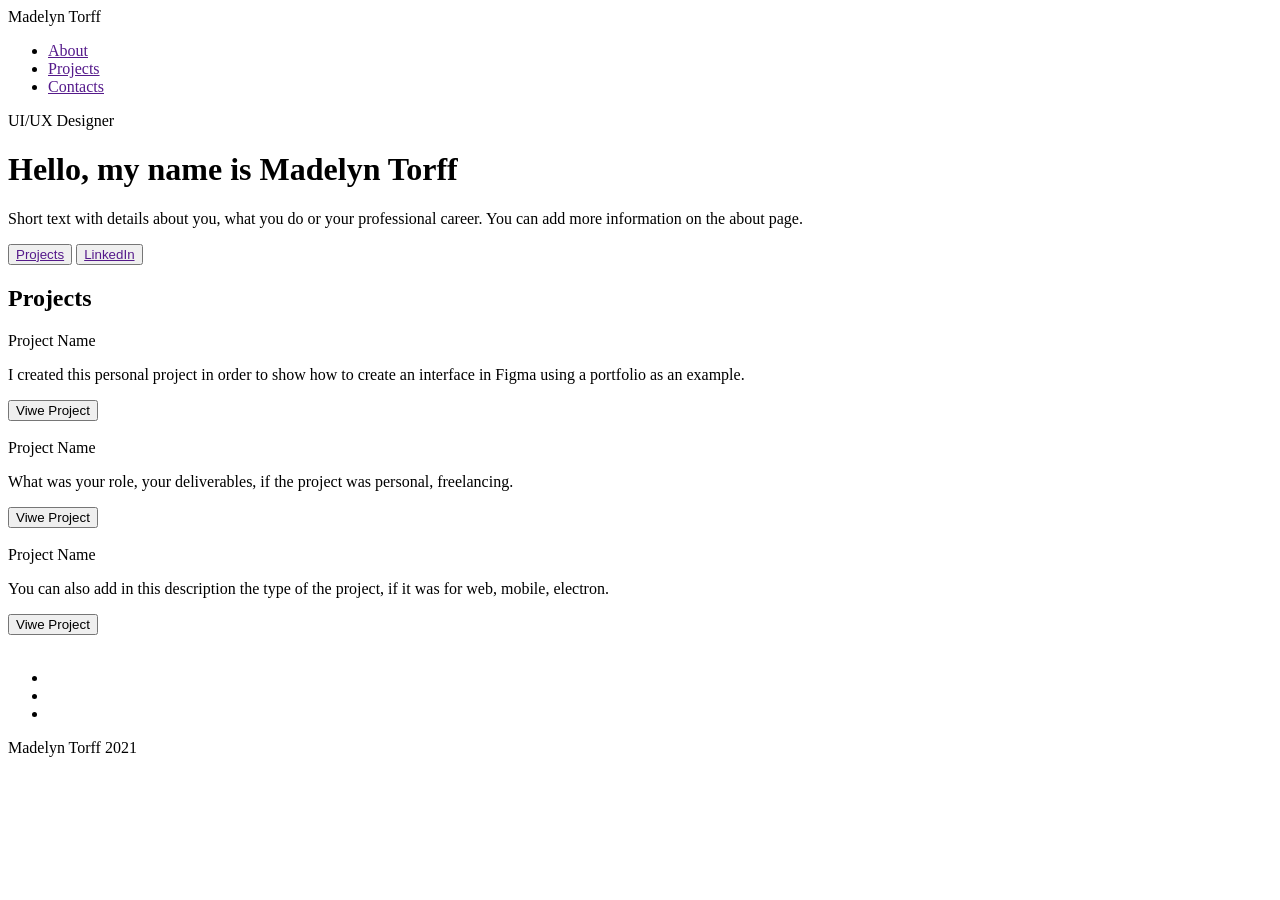
==== index.html @ 4deeaf23 "Adicionando o esqueleto da página principal" ====
<!DOCTYPE html>
<html lang="pt-br">

<head>
    <meta charset="UTF-8">
    <meta name="viewport" content="width=device-width, initial-scale=1.0">
    <title>Personal Portfolio</title>
    <link rel="stylesheet" href="style.css">
</head>

<body>
    <header>
        <div>
            <div class="logo">Madelyn Torff</div>

            <ul class="list-links">
                <li class="list-links-item">
                    <a class="list-links-item-link" href="">About</a>
                </li>
                <li class="list-links-item">
                    <a class="list-links-item-link" href="">Projects</a>
                </li>
                <li class="list-links-item">
                    <a class="list-links-item-link" href="">Contacts</a>
                </li>
            </ul>
        </div>

        <div class="intro-about-me">
            <div class="intro-about-me-profession">
                UI/UX Designer
            </div>

            <h1 class="intro-about-me-main-title">
                Hello, my name is Madelyn Torff
            </h1>

            <p class="intro-about-me-text">Short text with details about you, what you do or your professional career.
                You can add more information on the about page.</p>

            <div class="intro-about-me-container-buttons">
                <button class="intro-about-me-buttons">
                    <a class="intro-about-me-link" href="">Projects</a>
                </button>
                <button class="intro-about-me-buttons">
                    <a class="intro-about-me-link" href="">LinkedIn</a>
                </button>
            </div>
        </div>
    </header>

    <main>
        <h2 class="projects-main-title">Projects</h2>

        <div class="container-projects">
            <div class="container-projects-info">
                <div class="projects-title">Project Name</div>
                <p class="projects-text">
                    I created this personal project in order to show how to create an interface in Figma using a
                    portfolio as an example.
                </p>
                <button class="projects-btn">Viwe Project</button>
            </div>
            <div class="container-projects-image">
                <img class="image-project" src="" alt="">
            </div>
        </div>

        <div class="container-projects">
            <div class="container-projects-info">
                <div class="projects-title">Project Name</div>
                <p class="projects-text">What was your role, your deliverables, if the project was personal, freelancing.</p>
                <button class="projects-btn">Viwe Project</button>
            </div>
            <div class="container-projects-image">
                <img class="image-project" src="" alt="">
            </div>
        </div>

        <div class="container-projects">
            <div class="container-projects-info">
                <div class="projects-title">Project Name</div>
                <p class="projects-text">
                    You can also add in this description the type of the project, if it was for web, mobile, electron.
                </p>
                <button class="projects-btn">Viwe Project</button>
            </div>
            <div class="container-projects-image">
                <img class="image-project" src="" alt="">
            </div>
        </div>
    </main>

    <footer>
        <ul>
            <li>
                <a href=""><img src="" alt=""></a>
            </li>
            <li>
                <a href=""><img src="" alt=""></a>
            </li>
            <li><a href=""><img src="" alt=""></a></li>
        </ul>

        <p>Madelyn Torff 2021 </p>
    </footer>
</body>

</html>
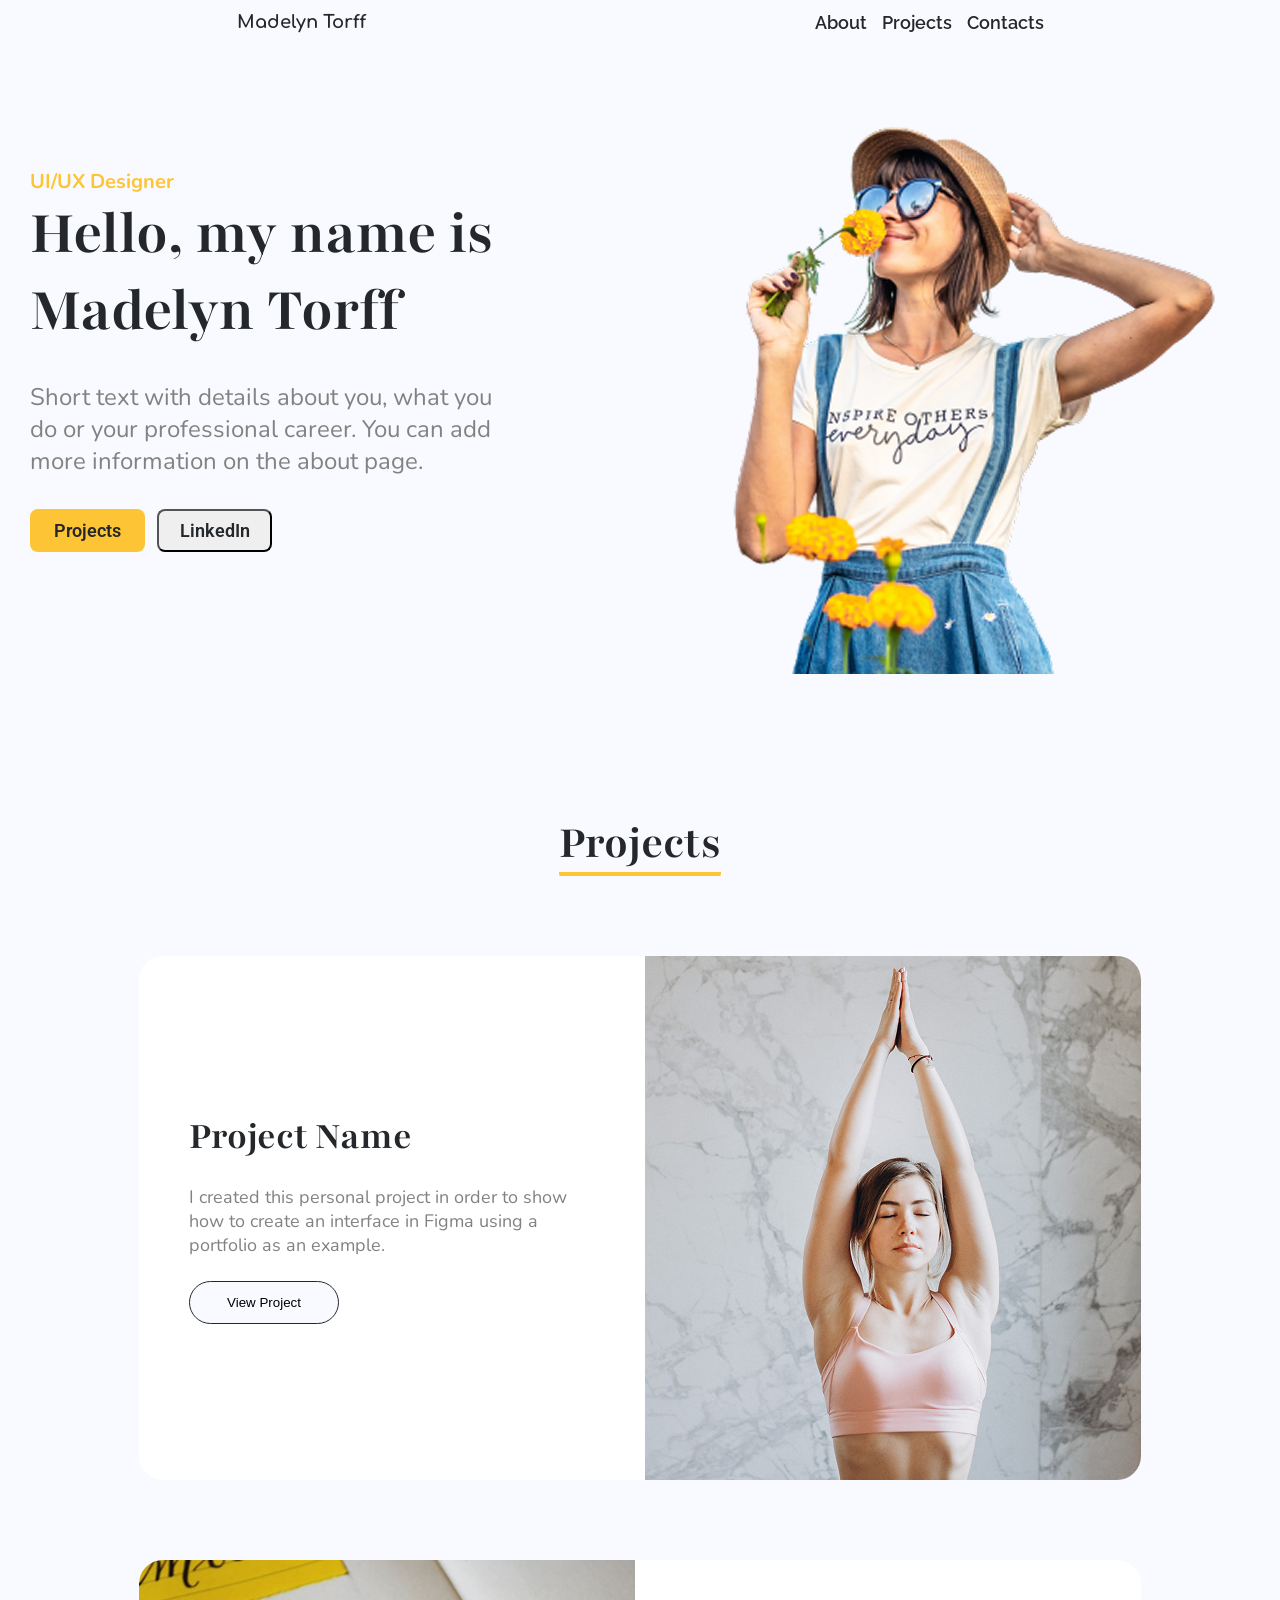
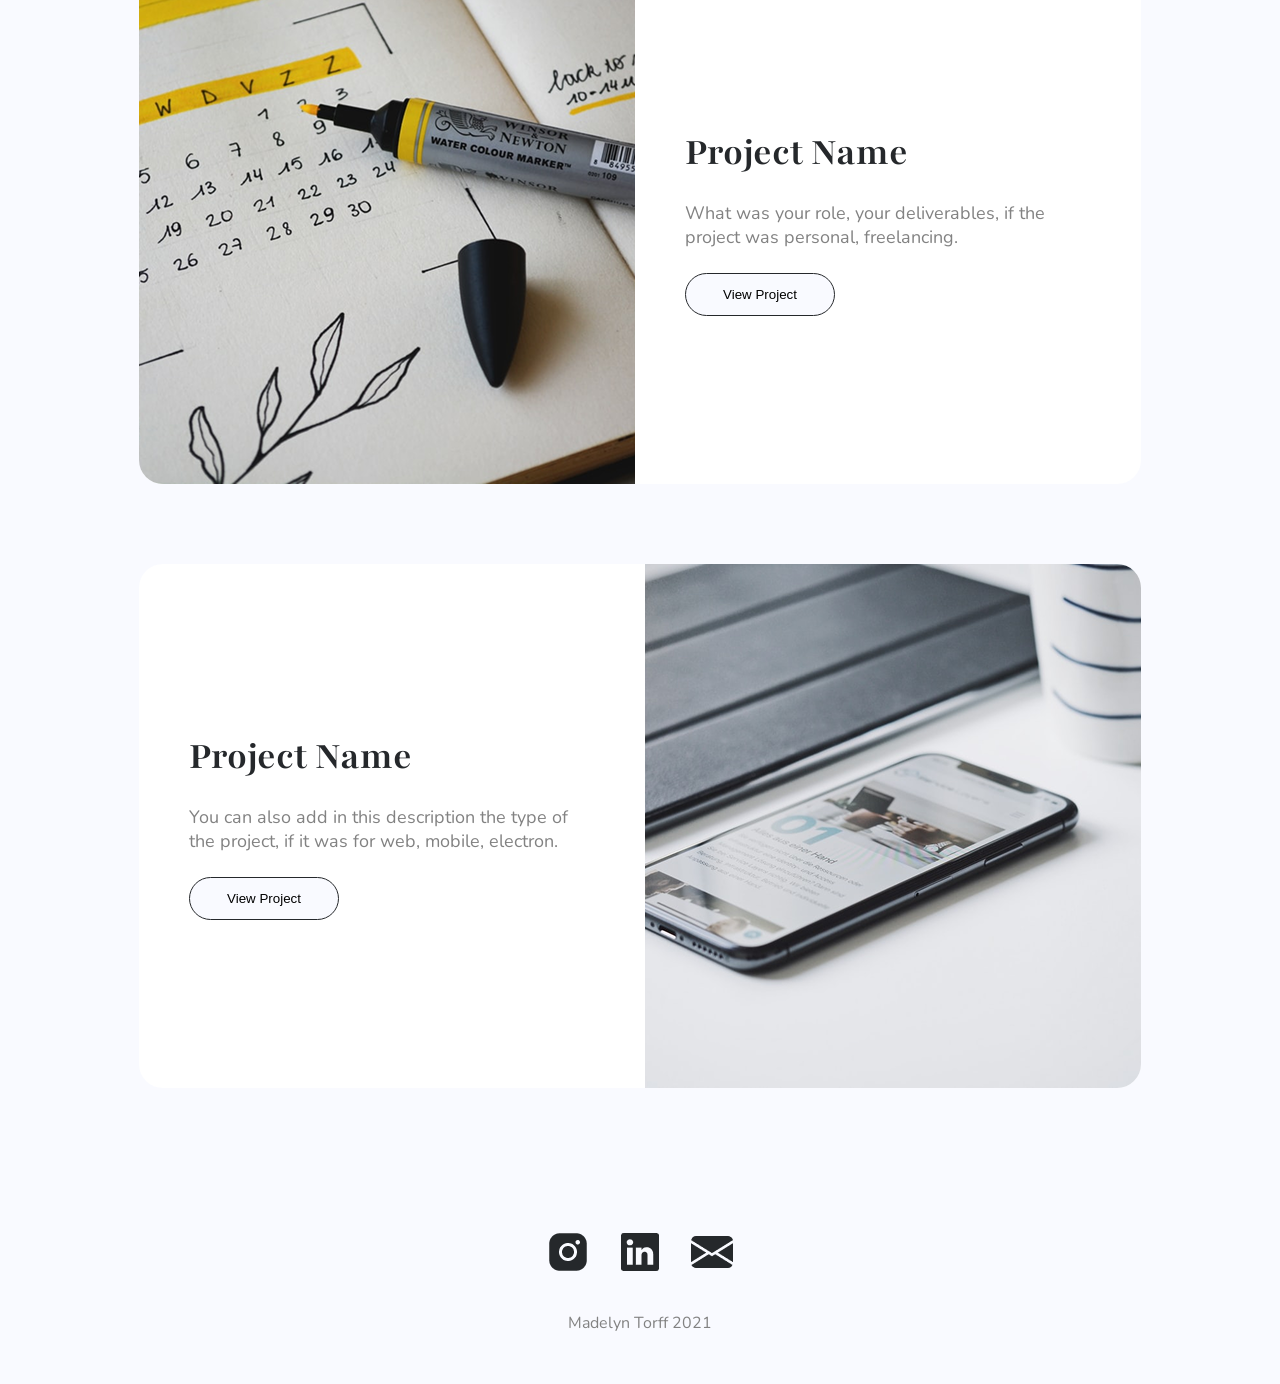
==== commit 27338350: "adição de imagens e termino da estilização da home" ====
--- a/index.html
+++ b/index.html
@@ -10,7 +10,7 @@
 
 <body>
     <header>
-        <div>
+        <div class="container-header">
             <div class="logo">Madelyn Torff</div>
 
             <ul class="list-links">
@@ -26,27 +26,36 @@
             </ul>
         </div>
 
-        <div class="intro-about-me">
-            <div class="intro-about-me-profession">
-                UI/UX Designer
+        <div class="about-me">
+            <div class="content-about-me">
+                <div class="intro-about-me-profession">
+                    UI/UX Designer
+                </div>
+
+                <div class="container-intro-about-me">
+                    <h1 class="intro-about-me-main-title">
+                        Hello, my name is Madelyn Torff
+                    </h1>
+
+                    <p class="intro-about-me-text">Short text with details about you, what you do or your professional
+                        career.
+                        You can add more information on the about page.
+                    </p>
+
+                    <div class="intro-about-me-container-buttons">
+                        <button class="intro-about-me-buttons">
+                            <a class="intro-about-me-link" href="">Projects</a>
+                        </button>
+                        <button class="intro-about-me-buttons">
+                            <a class="intro-about-me-link" href="">LinkedIn</a>
+                        </button>
+                    </div>
+                </div>
             </div>
 
-            <h1 class="intro-about-me-main-title">
-                Hello, my name is Madelyn Torff
-            </h1>
+            <img src="./images/pexels-artem-beliaikin-1832323-removebg-preview.png" alt="">
+        </div>
 
-            <p class="intro-about-me-text">Short text with details about you, what you do or your professional career.
-                You can add more information on the about page.</p>
-
-            <div class="intro-about-me-container-buttons">
-                <button class="intro-about-me-buttons">
-                    <a class="intro-about-me-link" href="">Projects</a>
-                </button>
-                <button class="intro-about-me-buttons">
-                    <a class="intro-about-me-link" href="">LinkedIn</a>
-                </button>
-            </div>
-        </div>
     </header>
 
     <main>
@@ -59,22 +68,21 @@
                     I created this personal project in order to show how to create an interface in Figma using a
                     portfolio as an example.
                 </p>
-                <button class="projects-btn">Viwe Project</button>
+                <button class="projects-btn">View Project</button>
             </div>
-            <div class="container-projects-image">
-                <img class="image-project" src="" alt="">
-            </div>
+
+            <img class="image-project" src="./images/pexels-elly-fairytale-3823207 1.png" alt="">
         </div>
 
-        <div class="container-projects">
+        <div class="container-projects project-container-reverse">
             <div class="container-projects-info">
                 <div class="projects-title">Project Name</div>
-                <p class="projects-text">What was your role, your deliverables, if the project was personal, freelancing.</p>
-                <button class="projects-btn">Viwe Project</button>
+                <p class="projects-text">What was your role, your deliverables, if the project was personal,
+                    freelancing.</p>
+                <button class="projects-btn">View Project</button>
             </div>
-            <div class="container-projects-image">
-                <img class="image-project" src="" alt="">
-            </div>
+
+            <img class="image-project img-reverse" src="./images/Rectangle 7.png" alt="">
         </div>
 
         <div class="container-projects">
@@ -83,26 +91,24 @@
                 <p class="projects-text">
                     You can also add in this description the type of the project, if it was for web, mobile, electron.
                 </p>
-                <button class="projects-btn">Viwe Project</button>
+                <button class="projects-btn">View Project</button>
             </div>
-            <div class="container-projects-image">
-                <img class="image-project" src="" alt="">
-            </div>
+            <img class="image-project" src="./images/Rectangle 7 (1).png" alt="">
         </div>
     </main>
 
     <footer>
-        <ul>
+        <ul class="list-socials">
             <li>
-                <a href=""><img src="" alt=""></a>
+                <a href="#"><img src="./images/ph_instagram-logo-fill.png" alt=""></a>
             </li>
             <li>
-                <a href=""><img src="" alt=""></a>
+                <a href="#"><img src="./images/bi_linkedin.png" alt=""></a>
             </li>
-            <li><a href=""><img src="" alt=""></a></li>
+            <li><a href="#"><img src="./images/bi_envelope-fill.png" alt=""></a></li>
         </ul>
 
-        <p>Madelyn Torff 2021 </p>
+        <p class="text-footer">Madelyn Torff 2021 </p>
     </footer>
 </body>
 
--- a/style.css
+++ b/style.css
@@ -0,0 +1,236 @@
+/*importando as fontes para utilizar nas estilizações*/
+@import url('https://fonts.googleapis.com/css2?family=Comfortaa:wght@300..700&family=Nunito:ital,wght@0,200..1000;1,200..1000&family=Playfair:ital,opsz,wght@0,5..1200,300..900;1,5..1200,300..900&family=Raleway:ital,wght@0,100..900;1,100..900&family=Roboto:ital,wght@0,100..900;1,100..900&display=swap');
+
+/* "Reset css", zerando as margens e o espaçamento interno padrão dos navegadores e mudando o estilo de caixa para "border-box" onde margens e paddins não são adicionados no calculo da caixa*/
+* {
+    padding: 0;
+    margin: 0;
+    box-sizing: border-box;
+}
+
+/*variaveis de estilos para utilizar na página*/
+:root {
+    --bg-line: #25282B;
+    --brand-yellow: #FDC435;
+    --font-hight-emphasis: #25282B;
+    --font-medium-emphasis: #828282;
+    --font-low-emphasis: #9A9FA8;
+    --bg-white: #FFFFFF;
+    --bg-gay: #F9FAFF;
+
+    --font-comfortaa: "Comfortaa", sans-serif;
+    --font-raleway: "Raleway", sans-serif;
+    --font-nunito: "Nunito", sans-serif;
+    --font-playfair: "Playfair", serif;
+    --font-roboto: "Roboto", sans-serif;
+
+    --size-16px: 16px;
+    --size-18px: 18px;
+    --size-20px: 20px;
+    --size-24px: 24px;
+    --size-40px: 40px;
+    --size-48px: 48px;
+    --size-64px: 64px;
+
+    --weight-400: 400;
+    --weight-600: 600;
+    --weight-bold: bold;
+}
+
+body {
+    background-color: var(--bg-gay);
+}
+
+header {
+    display: flex;
+    flex-direction: column;
+}
+
+.container-header {
+    display: flex;
+    justify-content: space-around;
+    padding: 12px;
+    z-index: 1;
+}
+
+.logo {
+    font-family: var(--font-comfortaa);
+    font-size: var(--size-18px);
+    font-weight: var(--weight-bold);
+    color: var(--font-hight-emphasis);
+}
+
+.list-links {
+    display: flex;
+    gap: 15px;
+    list-style: none;
+}
+
+.list-links-item-link {
+    font-family: var(--font-raleway);
+    font-size: var(--size-18px);
+    font-weight: var(--weight-600);
+    color: var(--font-hight-emphasis);
+    text-decoration: none;
+}
+
+.intro-about-me {
+    width: 500px;
+    display: flex;
+    flex-direction: column;
+    gap: 12px;
+    margin: 0 0 0 100px;
+}
+
+.about-me {
+    display: flex;
+    align-items: center;
+    justify-content: space-evenly;
+}
+
+.content-about-me {
+    width: 470px;
+    display: flex;
+    flex-direction: column;
+    flex: 0 0 auto;
+}
+
+.intro-about-me-profession {
+    font-family: var(--font-nunito);
+    font-size: var(--size-20px);
+    font-weight: var(--weight-bold);
+    color: var(--brand-yellow);
+}
+
+.container-intro-about-me {
+    display: flex;
+    flex-direction: column;
+    gap: 32px;
+}
+
+.intro-about-me-main-title {
+    font-family: var(--font-playfair);
+    font-size: var(--size-64px);
+    font-weight: var(--weight-bold);
+    color: var(--font-hight-emphasis);
+}
+
+.intro-about-me-text {
+    font-family: var(--font-nunito);
+    font-size: var(--size-24px);
+    font-weight: var(--weight-400);
+    color: var(--font-medium-emphasis);
+}
+
+.intro-about-me-container-buttons {
+    display: flex;
+    gap: 12px;
+}
+
+.intro-about-me-buttons {
+    width: 115px;
+    height: 43px;
+    border-radius: 8px;
+}
+
+.intro-about-me-buttons:nth-child(1) {
+    background-color: var(--brand-yellow);
+    border: none;
+}
+
+.intro-about-me-link {
+    font-family: var(--font-roboto);
+    font-size: var(--size-18px);
+    font-weight: var(--weight-600);
+    color: var(--font-hight-emphasis);
+    text-decoration: none;
+}
+
+main {
+    display: flex;
+    flex-direction: column;
+    align-items: center;
+    gap: 80px;
+    margin: 140px 0;
+}
+
+.projects-main-title {
+    font-family: var(--font-playfair);
+    font-size: var(--size-48px);
+    font-weight: var(--weight-bold);
+    color: var(--font-hight-emphasis);
+    border-bottom: 4px solid var(--brand-yellow);
+    border-radius: 2px;
+}
+
+.container-projects {
+    display: flex;
+    align-items: center;
+    background-color: var(--bg-white);
+    border-radius: 24px;
+}
+
+.project-container-reverse {
+    flex-direction: row-reverse;
+}
+
+.container-projects-info {
+    width: 506px;
+    display: flex;
+    flex-direction: column;
+    gap: 24px;
+    padding: 50px;
+}
+
+.projects-title {
+    font-family: var(--font-playfair);
+    font-size: var(--size-40px);
+    font-weight: var(--weight-bold);
+    color: var(--font-hight-emphasis);
+}
+
+.projects-text {
+    font-family: var(--font-nunito);
+    font-size: var(--size-18px);
+    font-weight: var(--weight-400);
+    color: var(--font-medium-emphasis);
+}
+
+.projects-btn {
+    width: 150px;
+    height: 43px;
+    border-radius: 24px;
+    border: 1px solid var(--font-hight-emphasis);
+    background-color: var(--bg-gay);
+    cursor: pointer;
+}
+
+.image-project {
+    border-radius: 0 24px 24px 0;
+}
+
+.img-reverse {
+    border-radius: 24px 0 0 24px;
+}
+
+footer {
+    display: flex;
+    flex-direction: column;
+    align-items: center;
+    justify-content: center;
+    gap: 32px;
+    padding: 0 0 50px 0;
+}
+
+.list-socials {
+    display: flex;
+    gap: 24px;
+    list-style: none;
+}
+
+.text-footer {
+    font-family: var(--font-nunito);
+    font-size: var(--size-16px);
+    font-weight: var(--weight-400);
+    color: var(--font-medium-emphasis);
+}
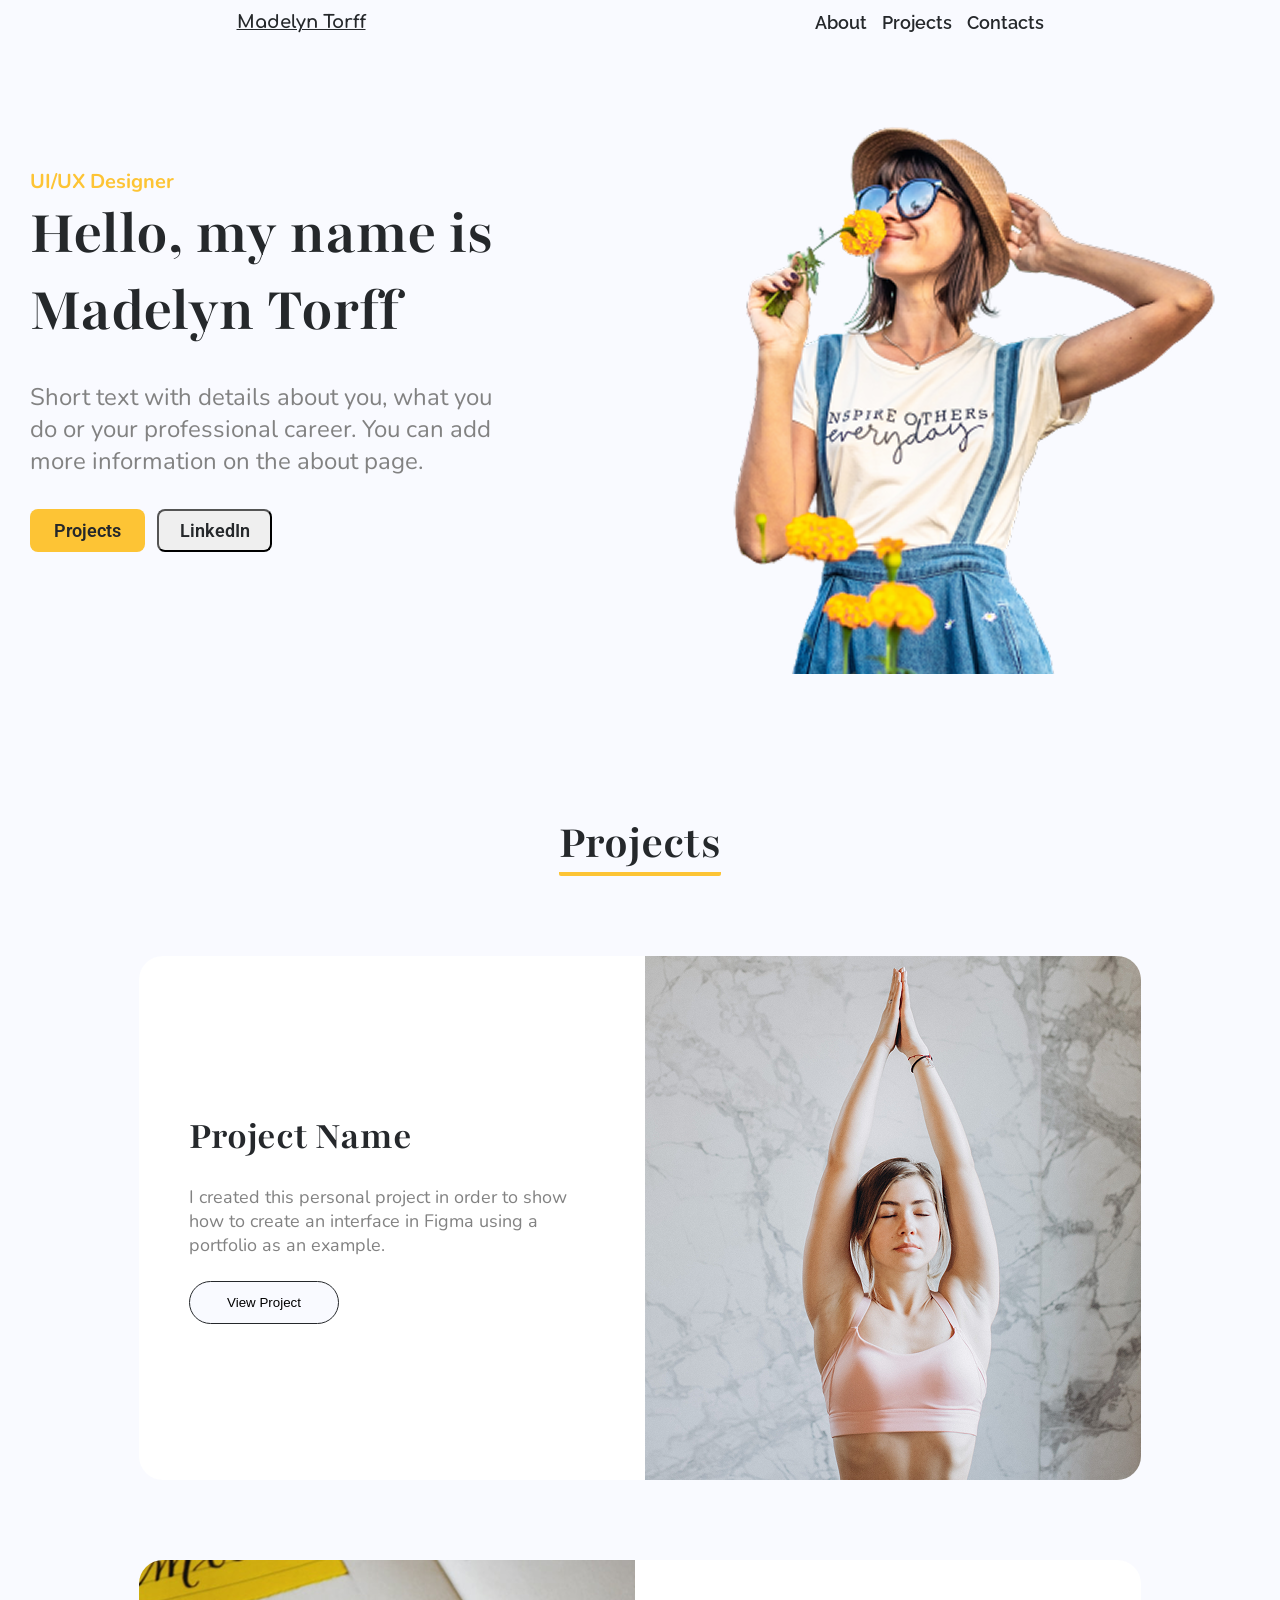
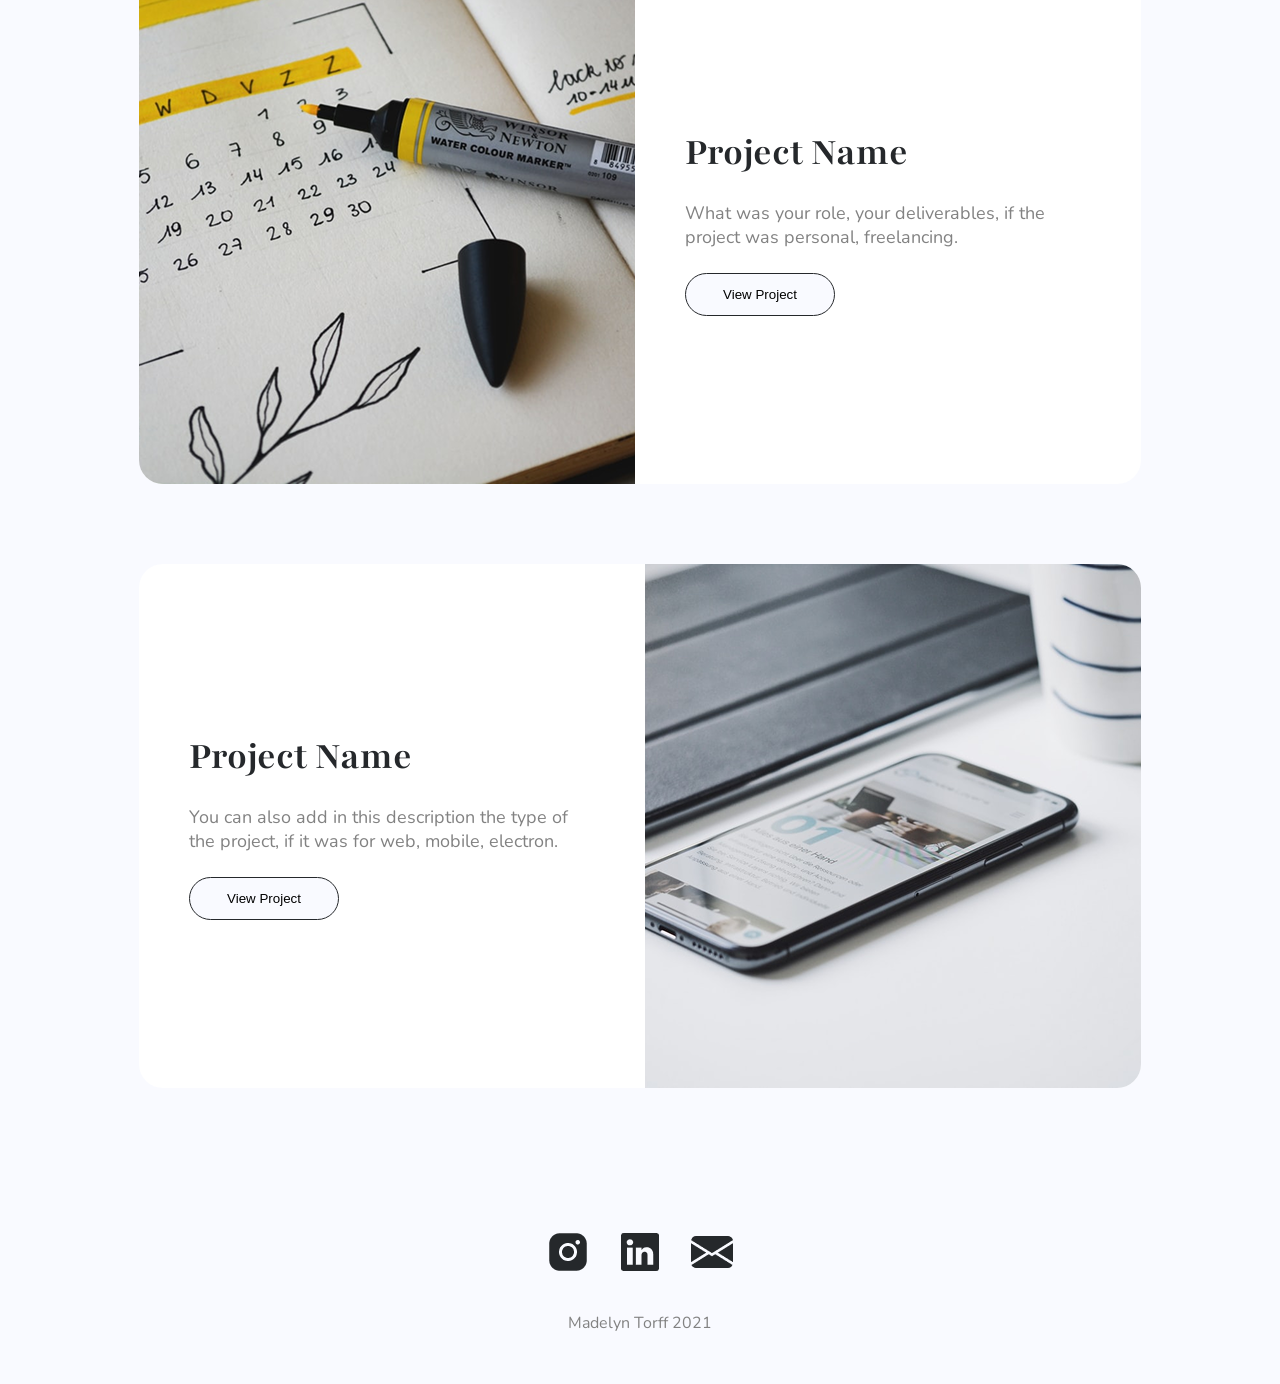
==== commit 173171a4: "estilização da página sobre" ====
--- a/index.html
+++ b/index.html
@@ -11,11 +11,11 @@
 <body>
     <header>
         <div class="container-header">
-            <div class="logo">Madelyn Torff</div>
+            <a class="logo" href="index.html">Madelyn Torff</a>
 
             <ul class="list-links">
                 <li class="list-links-item">
-                    <a class="list-links-item-link" href="">About</a>
+                    <a class="list-links-item-link" href="./about-me/about-me.html">About</a>
                 </li>
                 <li class="list-links-item">
                     <a class="list-links-item-link" href="">Projects</a>
